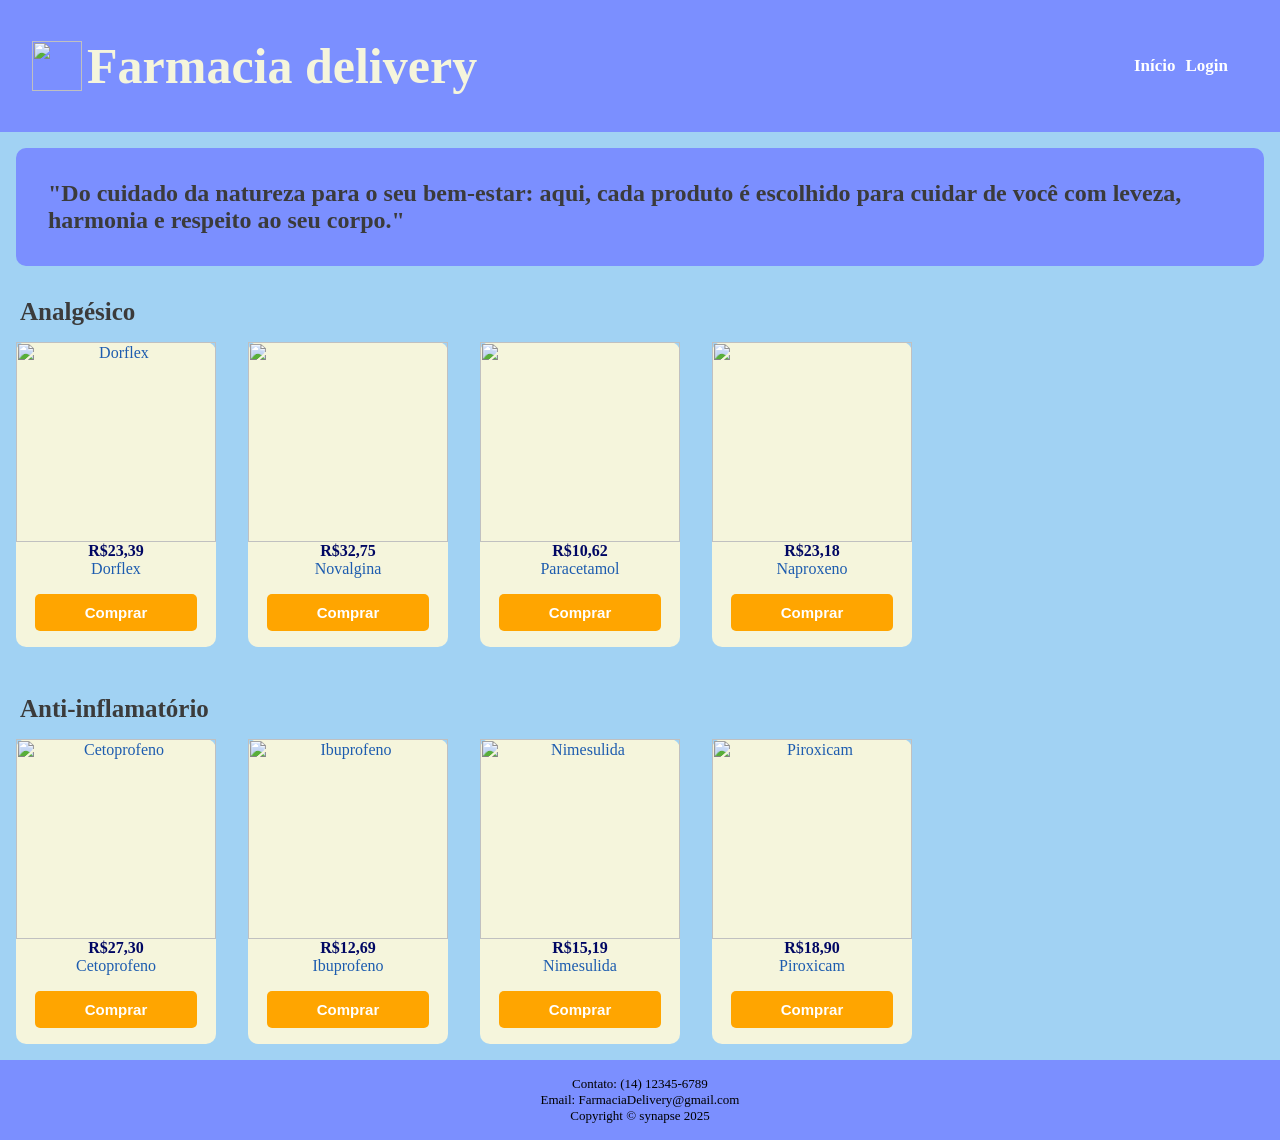
==== index.html @ 230dde3a "ajustes da class remedios" ====
<html lang="pt-br">
<head>
    <meta charset="UTF-8">
    <meta name="viewport" content="width=device-width, initial-scale=1.0">
    <title>
        Farmacia delivery
    </title>
    <link rel="icon" href="https://cdn-icons-png.flaticon.com/512/1810/1810119.png">
    <link rel="stylesheet" href="farmacia_css.css">
</head>
<body>

    <header>
        <nav>
            
            <div class="logo">
                <img class="img-logo" src="https://cdn-icons-png.flaticon.com/512/1810/1810119.png" alt="">
                <h1>Farmacia delivery</h1> <!--Não consegui colocar a logo alinhada com o nome da farmácia-->
            </div>
            
            
            <div class="nav-login"> <!--FALTA ALINHAR (aprender como fazer)-->
                    <a href="index.html">Início</a>
                    <a href="Login.html">Login</a> <!--não tive ideias de como fazer uma tela de login-->
            </div>
        </nav>
    </header>

    <div class="frase">
        <h2>"Do cuidado da natureza para o seu bem-estar: aqui, cada produto é escolhido para cuidar de você com leveza, harmonia e respeito ao seu corpo."</h2>
    </div>

    <!--Analgésicos-->
    <section>
        <h3>Analgésico</h3>
        
        <div class="remedios-analgesicos">
           
            <ul class="remedios">
                
                <li > 
                    <img src="https://www.dorflex.com.br/dam/jcr:7cc9c5fa-5fd3-4b09-bef2-16e3f3b53ee1/Dorflex-Gotas.webp" alt="Dorflex">
                    <strong>
                        <p class="preco">R$23,39</p>
                    </strong>
                    <p>Dorflex</p>
                    <button><b>Comprar</b></button> <!--Não soube como deixar esse botão funcional-->
                </li>
                <li>
                    <img src="https://www.novalgina.com.br/assets/img/produtos/bula/infantil.webp" alt="">
                    <strong>
                        <p class="preco">R$32,75</p>
                    </strong>
                    <p>Novalgina</p>
                    <button><b>Comprar</b></button>
                </li>
                <li>
                    <img src="https://dmvfarma.vtexassets.com/arquivos/ids/244438-800-auto?v=638561406788070000&width=800&height=auto&aspect=true" alt="">
                    <strong>
                        <p class="preco">R$10,62</p>
                    </strong>
                    <p>Paracetamol</p>
                    <button><b>Comprar</b></button>
                </li>
                <li>
                    <img src="https://dmvfarma.vtexassets.com/arquivos/ids/244927-800-auto?v=638561430957070000&width=800&height=auto&aspect=true" alt="">
                    <strong>
                        <p class="preco">R$23,18</p>
                    </strong>
                    <p>Naproxeno</p>
                    <button><b>Comprar</b></button>
                </li>

            </ul>

        </div>

    </section>

    <!--Anti-inflamatórios-->
    <section>
        <h3>Anti-inflamatório</h3>
        
        <div>
           
            <ul class="remedios">
                
                <li > 
                    <img src="https://santaluciadrogaria.vtexassets.com/arquivos/ids/156460/7896422507295.png?v=637637962833670000" alt="Cetoprofeno">
                    <strong>
                        <p class="preco">R$27,30</p>
                    </strong>
                    <p>Cetoprofeno</p>
                    <button><b>Comprar</b></button> <!--Não soube como deixar esse botão funcional-->
                </li>
                <li>
                    <img src="https://dmvfarma.vtexassets.com/arquivos/ids/245369/G-IBUPROFENO-400MG-10-CAPSULAS-CIMED.jpg?v=638561440169130000" alt="Ibuprofeno">
                    <strong>
                        <p class="preco">R$12,69</p>
                    </strong>
                    <p>Ibuprofeno</p>
                    <button><b>Comprar</b></button>
                </li>
                <li>
                    <img src="https://www.santoremedio.com.br/media/produtos/DNHLyOcE5LOGNLy8R4p43RXkCj3-CA11_400x400.png" alt="Nimesulida">
                    <strong>
                        <p class="preco">R$15,19</p>
                    </strong>
                    <p>Nimesulida</p>
                    <button><b>Comprar</b></button>
                </li>
                <li>
                    <img src="https://santaluciadrogaria.vtexassets.com/arquivos/ids/200836/7896004705088.png?v=637707603119530000" alt="Piroxicam">
                    <strong>
                        <p class="preco">R$18,90</p>
                    </strong>
                    <p>Piroxicam</p>
                    <button><b>Comprar</b></button>
                </li>

            </ul>

        </div>

    </section>

    <footer>
        <p class="p-footer">Contato: (14) 12345-6789</p>
        <p class="p-footer">Email: FarmaciaDelivery@gmail.com</p>
        <p class="p-footer">Copyright &copy; synapse 2025</p>
    </footer>

</body>
</html>
---- farmacia_css.css ----
:root{
    --cinza-titulo: rgb(59, 59, 59);
    --azul-site: rgb(123, 143, 255);
    --azul-fundo: rgba(92, 178, 235, 0.575);
}

*{
    padding: 0;
    margin: 0;
    box-sizing: border-box;
}

body {
    padding: 0;
    color: var(--cinza-titulo);
    background-color:var(--azul-fundo);
}

header {
    padding: 2rem;
    background-color: var(--azul-site);
    color: beige;
    font-weight: 600;
    text-align: center;

}

/*não consegui alinhar o <h1> com os <a> dentro do <nav>*/
nav {
    display: flex;
    justify-content: space-between;
    align-items: center;
}

h1{
    padding: 5px;
    font-size: 50px;
}

.logo{
    display: flex;
    align-items: center; /*Alinha os itens*/
}

.img-logo{
    width: 50px;
    height: 50px;
}

.nav-login{
    display: flex;
    text-align: center;
    padding: 10px;
    align-items: center;
    font-size: 17px;
}

a {
    padding-right: 10px;
    align-items: center;
    justify-content: center;
    text-decoration: none; /*Tira o sublinhado do texto*/
    color: white;
}
/*todos os elementos da navbar*/

.frase {
    padding: 2rem;
    background-color: var(--azul-site);
    margin: 1rem;
    border-radius: 10px;
    color: var(--cinza-titulo);
    display: flex;
    justify-content: center;
}

h3 {
    font-size: 25;
    margin-inline: 20px;
    margin-top: 2rem;
}

.remedios{
    display: flex;
    flex-wrap: wrap;
    padding: 1rem;
    gap: 2rem;
}

li {
    border-radius: 10px;
    background-color: beige;
    color: rgb(29, 92, 175);
    text-align: center;
    list-style-type: none; /*Remove os pontos da lista*/
}

.preco{
    color: rgb(0, 7, 99);
}

img {
    width: 200;
    height: 200;
}

button{
    background-color: orange;
    border-radius: 5px;
    padding: 10px;
    padding-left: 50px;
    padding-right: 50px;
    margin: 1rem;
    border-color: var(--cinza-titulo);
    border-width: 0px;
    font-size: 15px;
    color: white;
    cursor: pointer; /*Muda o cursor para "click"*/
    transition: filter 0.3s ease; /*velocidade que escurece o botao*/
}

button:hover{ /*escurece o botao*/
    filter: brightness(85%);
}

footer {
    background-color: var(--azul-site);
    padding: 1rem;
    text-align: center;
    color: black;
    font-size: small;
}

/*entre 376px e 768px*/
@media only screen and (min-width: 376px) and (max-width: 768px){
    
    header {
        padding: 1rem;
        padding-left: 15px;
        align-items: start;
    }

    .img-logo {
        width: 60;
        height: 60;
    }

    h1 {
        font-size: 35px;
        text-align: start;
    }

    .frase {
        padding: 20px;
        font-size: 15px;
    }
    
    .remedios{
        display: flex;
        column-gap: 3rem; /* espaçamento entre os remédios */
        align-items: center;
        justify-content: center;
    }

    h3 {
        font-size: 35px;
    }

    /*Limita o tamanho do card da lista*/
    img {
        width: 150px;
        height: 150px;
    }

    li {
        font-size: 20px;
    }

    button {
        padding: 10px;
        padding-left: 20px;
        padding-right: 20px;
        margin: 1rem;
        font-size: 18px;
    }

    footer{
        font-size: 16px;
        padding: 1.5rem;
    }

    .p-footer {
        margin: 3px;
    }
}

/* no máximo 375px (baseado na tela 320px mobile S)*/
@media only screen and (max-width: 375px) {
    
    .remedios{
        display: flex;
        column-gap: 1rem; /* espaçamento entre os remédios */
        align-items: center;
        justify-content: center;
    }

    img{
        width: 130px;
        height: 130px;
    }
    
    button{
        font-size: 15px;
        padding-inline: 15px;
    }

    
}


/*
celular e tablet: 768px
pc: >768px
*/
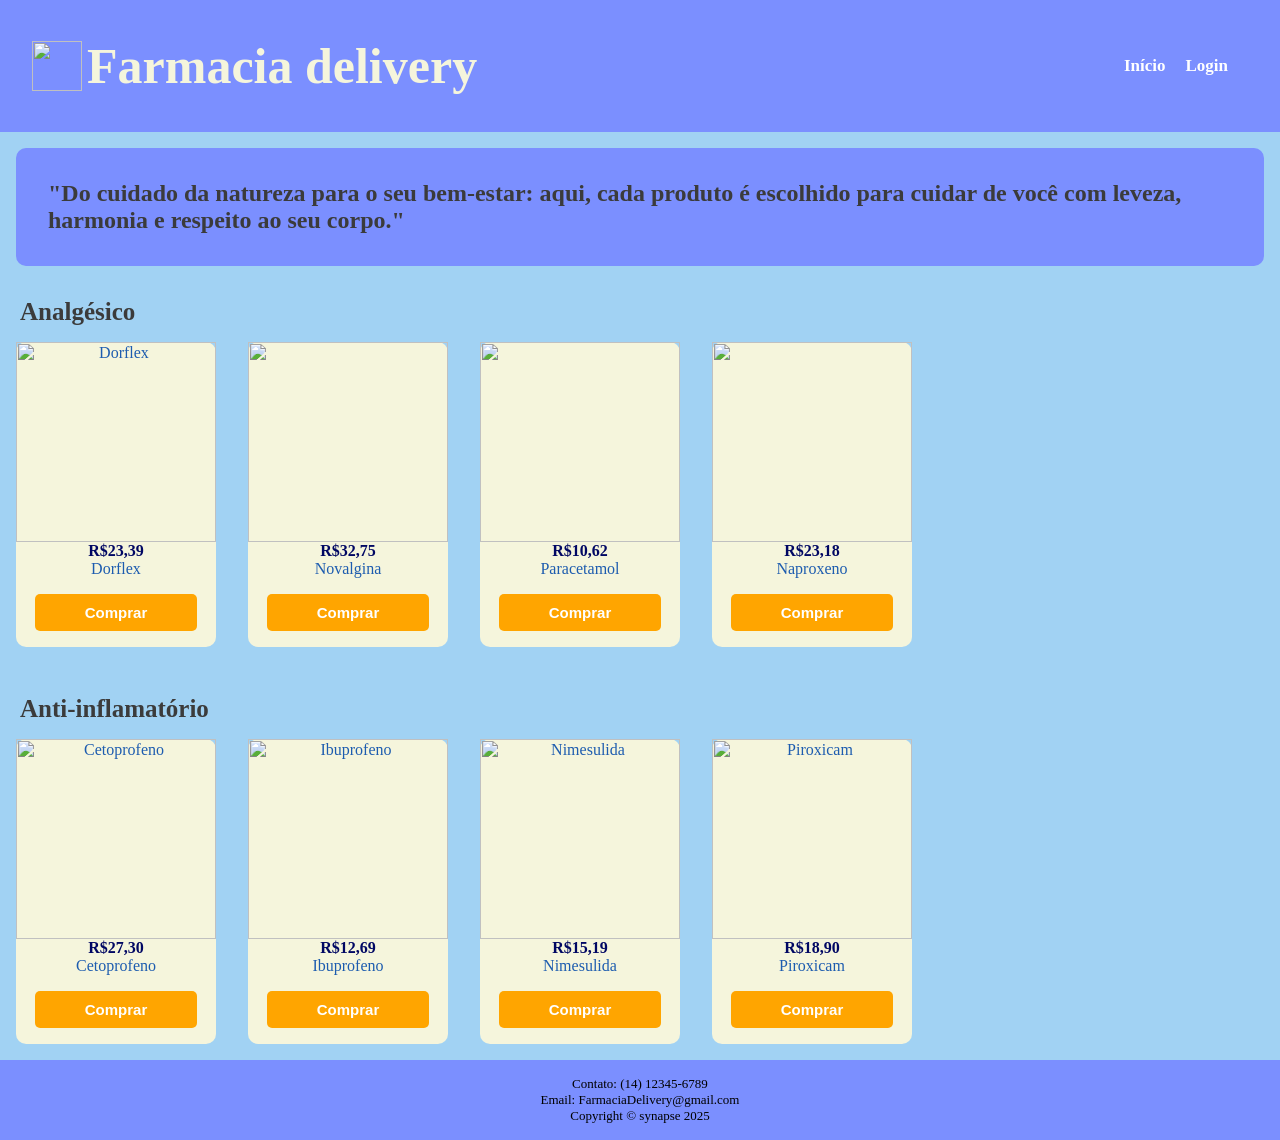
==== commit 55442768: "alterações de class e estilização da navbar (links)" ====
--- a/index.html
+++ b/index.html
@@ -13,15 +13,22 @@
     <header>
         <nav>
             
-            <div class="logo">
+            <div class="logo-titulo">
                 <img class="img-logo" src="https://cdn-icons-png.flaticon.com/512/1810/1810119.png" alt="">
-                <h1>Farmacia delivery</h1> <!--Não consegui colocar a logo alinhada com o nome da farmácia-->
+                <h1>Farmacia delivery</h1>
             </div>
             
-            
-            <div class="nav-login"> <!--FALTA ALINHAR (aprender como fazer)-->
-                    <a href="index.html">Início</a>
-                    <a href="Login.html">Login</a> <!--não tive ideias de como fazer uma tela de login-->
+            <div class="nav-login">
+                
+                <ul>
+                    <li>
+                        <a href="index.html">Início</a>
+                    </li>
+                    <li>
+                        <a href="Login.html">Login</a>
+                    </li>
+                </ul> 
+
             </div>
         </nav>
     </header>
@@ -38,7 +45,7 @@
            
             <ul class="remedios">
                 
-                <li > 
+                <li class="list-remedio"> 
                     <img src="https://www.dorflex.com.br/dam/jcr:7cc9c5fa-5fd3-4b09-bef2-16e3f3b53ee1/Dorflex-Gotas.webp" alt="Dorflex">
                     <strong>
                         <p class="preco">R$23,39</p>
@@ -46,7 +53,7 @@
                     <p>Dorflex</p>
                     <button><b>Comprar</b></button> <!--Não soube como deixar esse botão funcional-->
                 </li>
-                <li>
+                <li class="list-remedio">
                     <img src="https://www.novalgina.com.br/assets/img/produtos/bula/infantil.webp" alt="">
                     <strong>
                         <p class="preco">R$32,75</p>
@@ -54,7 +61,7 @@
                     <p>Novalgina</p>
                     <button><b>Comprar</b></button>
                 </li>
-                <li>
+                <li class="list-remedio">
                     <img src="https://dmvfarma.vtexassets.com/arquivos/ids/244438-800-auto?v=638561406788070000&width=800&height=auto&aspect=true" alt="">
                     <strong>
                         <p class="preco">R$10,62</p>
@@ -62,7 +69,7 @@
                     <p>Paracetamol</p>
                     <button><b>Comprar</b></button>
                 </li>
-                <li>
+                <li class="list-remedio">
                     <img src="https://dmvfarma.vtexassets.com/arquivos/ids/244927-800-auto?v=638561430957070000&width=800&height=auto&aspect=true" alt="">
                     <strong>
                         <p class="preco">R$23,18</p>
@@ -85,7 +92,7 @@
            
             <ul class="remedios">
                 
-                <li > 
+                <li class="list-remedio" > 
                     <img src="https://santaluciadrogaria.vtexassets.com/arquivos/ids/156460/7896422507295.png?v=637637962833670000" alt="Cetoprofeno">
                     <strong>
                         <p class="preco">R$27,30</p>
@@ -93,7 +100,7 @@
                     <p>Cetoprofeno</p>
                     <button><b>Comprar</b></button> <!--Não soube como deixar esse botão funcional-->
                 </li>
-                <li>
+                <li class="list-remedio">
                     <img src="https://dmvfarma.vtexassets.com/arquivos/ids/245369/G-IBUPROFENO-400MG-10-CAPSULAS-CIMED.jpg?v=638561440169130000" alt="Ibuprofeno">
                     <strong>
                         <p class="preco">R$12,69</p>
@@ -101,7 +108,7 @@
                     <p>Ibuprofeno</p>
                     <button><b>Comprar</b></button>
                 </li>
-                <li>
+                <li class="list-remedio">
                     <img src="https://www.santoremedio.com.br/media/produtos/DNHLyOcE5LOGNLy8R4p43RXkCj3-CA11_400x400.png" alt="Nimesulida">
                     <strong>
                         <p class="preco">R$15,19</p>
@@ -109,7 +116,7 @@
                     <p>Nimesulida</p>
                     <button><b>Comprar</b></button>
                 </li>
-                <li>
+                <li class="list-remedio">
                     <img src="https://santaluciadrogaria.vtexassets.com/arquivos/ids/200836/7896004705088.png?v=637707603119530000" alt="Piroxicam">
                     <strong>
                         <p class="preco">R$18,90</p>
--- a/farmacia_css.css
+++ b/farmacia_css.css
@@ -37,7 +37,7 @@
     font-size: 50px;
 }
 
-.logo{
+.logo-titulo{
     display: flex;
     align-items: center; /*Alinha os itens*/
 }
@@ -55,12 +55,24 @@
     font-size: 17px;
 }
 
+nav ul{
+    background-color: var(--azul-site);
+    display: flex;
+    list-style-type: none;
+}
+
+nav a:hover{
+    background-color: beige;
+    color: var(--azul-site);
+}
+
 a {
-    padding-right: 10px;
+    padding-inline: 10px;
     align-items: center;
     justify-content: center;
     text-decoration: none; /*Tira o sublinhado do texto*/
     color: white;
+    border-radius: 5px;
 }
 /*todos os elementos da navbar*/
 
@@ -87,7 +99,7 @@
     gap: 2rem;
 }
 
-li {
+.list-remedio {
     border-radius: 10px;
     background-color: beige;
     color: rgb(29, 92, 175);
@@ -197,6 +209,25 @@
 /* no máximo 375px (baseado na tela 320px mobile S)*/
 @media only screen and (max-width: 375px) {
     
+    header{
+        padding: 1rem;
+        padding-inline: 10px;
+    }
+
+    .nav-login{
+        padding: 0;
+    }
+
+    .img-logo{
+        width: 55px;
+        height: 55px;
+    }
+
+    h1{
+        font-size: 25px;
+        text-align: start;
+    }
+
     .remedios{
         display: flex;
         column-gap: 1rem; /* espaçamento entre os remédios */
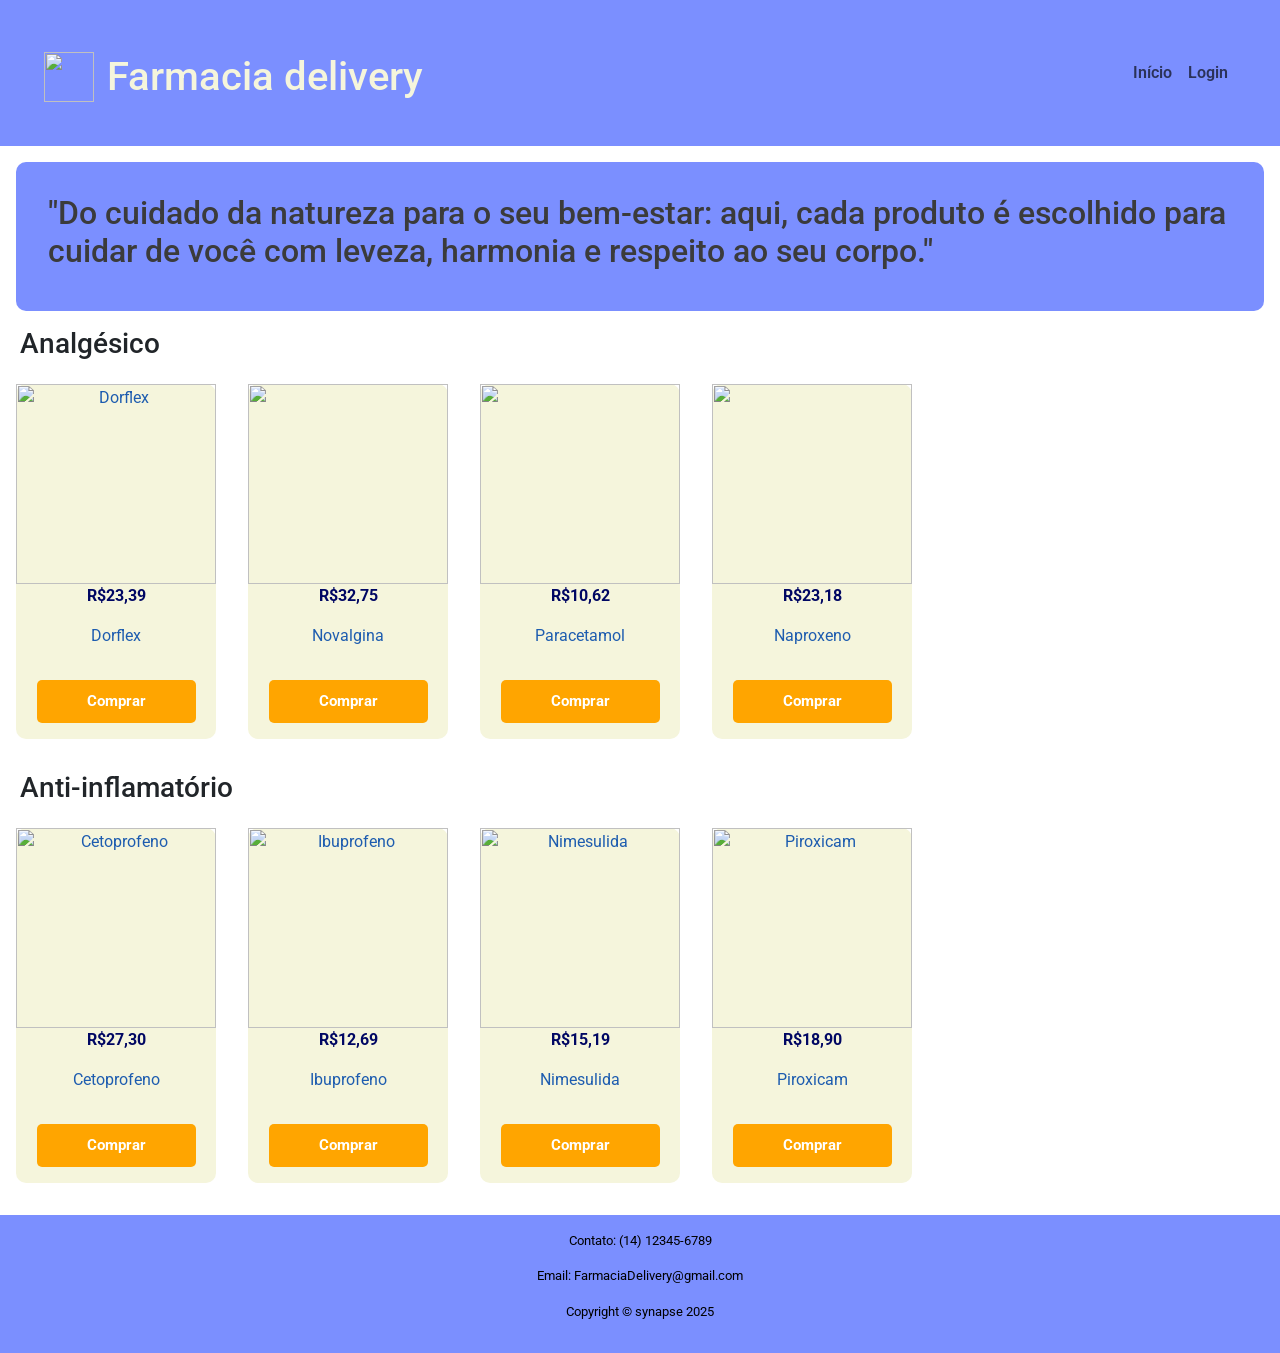
==== commit 98a76609: "navbar hamburguer responsivo" ====
--- a/index.html
+++ b/index.html
@@ -7,11 +7,14 @@
     </title>
     <link rel="icon" href="https://cdn-icons-png.flaticon.com/512/1810/1810119.png">
     <link rel="stylesheet" href="farmacia_css.css">
+    <link href="https://cdn.jsdelivr.net/npm/bootstrap@5.3.5/dist/css/bootstrap.min.css" rel="stylesheet" integrity="sha384-SgOJa3DmI69IUzQ2PVdRZhwQ+dy64/BUtbMJw1MZ8t5HZApcHrRKUc4W0kG879m7" crossorigin="anonymous">
+    <script src="https://cdn.jsdelivr.net/npm/bootstrap@5.3.5/dist/js/bootstrap.bundle.min.js" integrity="sha384-k6d4wzSIapyDyv1kpU366/PK5hCdSbCRGRCMv+eplOQJWyd1fbcAu9OCUj5zNLiq" crossorigin="anonymous"></script>
 </head>
 <body>
 
     <header>
-        <nav>
+        
+        <!-- <nav>
             
             <div class="logo-titulo">
                 <img class="img-logo" src="https://cdn-icons-png.flaticon.com/512/1810/1810119.png" alt="">
@@ -22,15 +25,39 @@
                 
                 <ul>
                     <li>
-                        <a href="index.html">Início</a>
+                        <a class="link" href="index.html">Início</a>
                     </li>
                     <li>
-                        <a href="Login.html">Login</a>
+                        <a class="link" href="Login.html">Login</a>
                     </li>
                 </ul> 
 
             </div>
-        </nav>
+        </nav> -->
+
+        <nav class="navbar navbar-expand-lg bg-body-tertiary" style="background-color: var(--azul-site) !important;">
+            <div class="container-fluid">
+              <button class="navbar-toggler" type="button" data-bs-toggle="collapse" data-bs-target="#navbarTogglerDemo01" aria-controls="navbarTogglerDemo01" aria-expanded="false" aria-label="Toggle navigation">
+                <span class="navbar-toggler-icon"></span>
+              </button>
+              <div class="collapse navbar-collapse" id="navbarTogglerDemo01">
+                <div class="logo-titulo d-flex align-items-center mt-2 me-auto">
+                  <img class="img-logo" src="https://cdn-icons-png.flaticon.com/512/1810/1810119.png" alt="">
+                  <h1 class="ms-2 mb-0">Farmacia delivery</h1>
+                </div>
+                <ul class="navbar-nav ms-auto mb-2 mb-lg-0">
+                  <li class="nav-item">
+                    <a class="nav-link link" href="index.html">Início</a>
+                  </li>
+                  <li class="nav-item">
+                    <a class="nav-link link" href="Login.html">Login</a>
+                  </li>
+                </ul>
+              </div>
+            </div>
+          </nav>
+          
+
     </header>
 
     <div class="frase">
@@ -51,7 +78,7 @@
                         <p class="preco">R$23,39</p>
                     </strong>
                     <p>Dorflex</p>
-                    <button><b>Comprar</b></button> <!--Não soube como deixar esse botão funcional-->
+                    <button class="button"><b>Comprar</b></button> <!--Não soube como deixar esse botão funcional-->
                 </li>
                 <li class="list-remedio">
                     <img src="https://www.novalgina.com.br/assets/img/produtos/bula/infantil.webp" alt="">
@@ -59,7 +86,7 @@
                         <p class="preco">R$32,75</p>
                     </strong>
                     <p>Novalgina</p>
-                    <button><b>Comprar</b></button>
+                    <button class="button"><b>Comprar</b></button>
                 </li>
                 <li class="list-remedio">
                     <img src="https://dmvfarma.vtexassets.com/arquivos/ids/244438-800-auto?v=638561406788070000&width=800&height=auto&aspect=true" alt="">
@@ -67,7 +94,7 @@
                         <p class="preco">R$10,62</p>
                     </strong>
                     <p>Paracetamol</p>
-                    <button><b>Comprar</b></button>
+                    <button class="button"><b>Comprar</b></button>
                 </li>
                 <li class="list-remedio">
                     <img src="https://dmvfarma.vtexassets.com/arquivos/ids/244927-800-auto?v=638561430957070000&width=800&height=auto&aspect=true" alt="">
@@ -75,7 +102,7 @@
                         <p class="preco">R$23,18</p>
                     </strong>
                     <p>Naproxeno</p>
-                    <button><b>Comprar</b></button>
+                    <button class="button"><b>Comprar</b></button>
                 </li>
 
             </ul>
@@ -98,7 +125,7 @@
                         <p class="preco">R$27,30</p>
                     </strong>
                     <p>Cetoprofeno</p>
-                    <button><b>Comprar</b></button> <!--Não soube como deixar esse botão funcional-->
+                    <button class="button"><b>Comprar</b></button> <!--Não soube como deixar esse botão funcional-->
                 </li>
                 <li class="list-remedio">
                     <img src="https://dmvfarma.vtexassets.com/arquivos/ids/245369/G-IBUPROFENO-400MG-10-CAPSULAS-CIMED.jpg?v=638561440169130000" alt="Ibuprofeno">
@@ -106,7 +133,7 @@
                         <p class="preco">R$12,69</p>
                     </strong>
                     <p>Ibuprofeno</p>
-                    <button><b>Comprar</b></button>
+                    <button class="button"><b>Comprar</b></button>
                 </li>
                 <li class="list-remedio">
                     <img src="https://www.santoremedio.com.br/media/produtos/DNHLyOcE5LOGNLy8R4p43RXkCj3-CA11_400x400.png" alt="Nimesulida">
@@ -114,7 +141,7 @@
                         <p class="preco">R$15,19</p>
                     </strong>
                     <p>Nimesulida</p>
-                    <button><b>Comprar</b></button>
+                    <button class="button"><b>Comprar</b></button>
                 </li>
                 <li class="list-remedio">
                     <img src="https://santaluciadrogaria.vtexassets.com/arquivos/ids/200836/7896004705088.png?v=637707603119530000" alt="Piroxicam">
@@ -122,7 +149,7 @@
                         <p class="preco">R$18,90</p>
                     </strong>
                     <p>Piroxicam</p>
-                    <button><b>Comprar</b></button>
+                    <button class="button"><b>Comprar</b></button>
                 </li>
 
             </ul>
--- a/farmacia_css.css
+++ b/farmacia_css.css
@@ -1,3 +1,5 @@
+@import url('https://fonts.googleapis.com/css2?family=Roboto:ital,wght@0,100..900;1,100..900&display=swap');
+
 :root{
     --cinza-titulo: rgb(59, 59, 59);
     --azul-site: rgb(123, 143, 255);
@@ -5,6 +7,7 @@
 }
 
 *{
+    font-family: 'Roboto';
     padding: 0;
     margin: 0;
     box-sizing: border-box;
@@ -66,11 +69,12 @@
     color: var(--azul-site);
 }
 
-a {
+.link {
     padding-inline: 10px;
-    align-items: center;
-    justify-content: center;
-    text-decoration: none; /*Tira o sublinhado do texto*/
+    justify-content: start;
+    display: flex !important;
+    align-items: flex-start;
+    text-decoration: none;
     color: white;
     border-radius: 5px;
 }
@@ -116,7 +120,7 @@
     height: 200;
 }
 
-button{
+.button{
     background-color: orange;
     border-radius: 5px;
     padding: 10px;
@@ -148,7 +152,7 @@
     
     header {
         padding: 1rem;
-        padding-left: 15px;
+        padding-inline: 0px;
         align-items: start;
     }
 
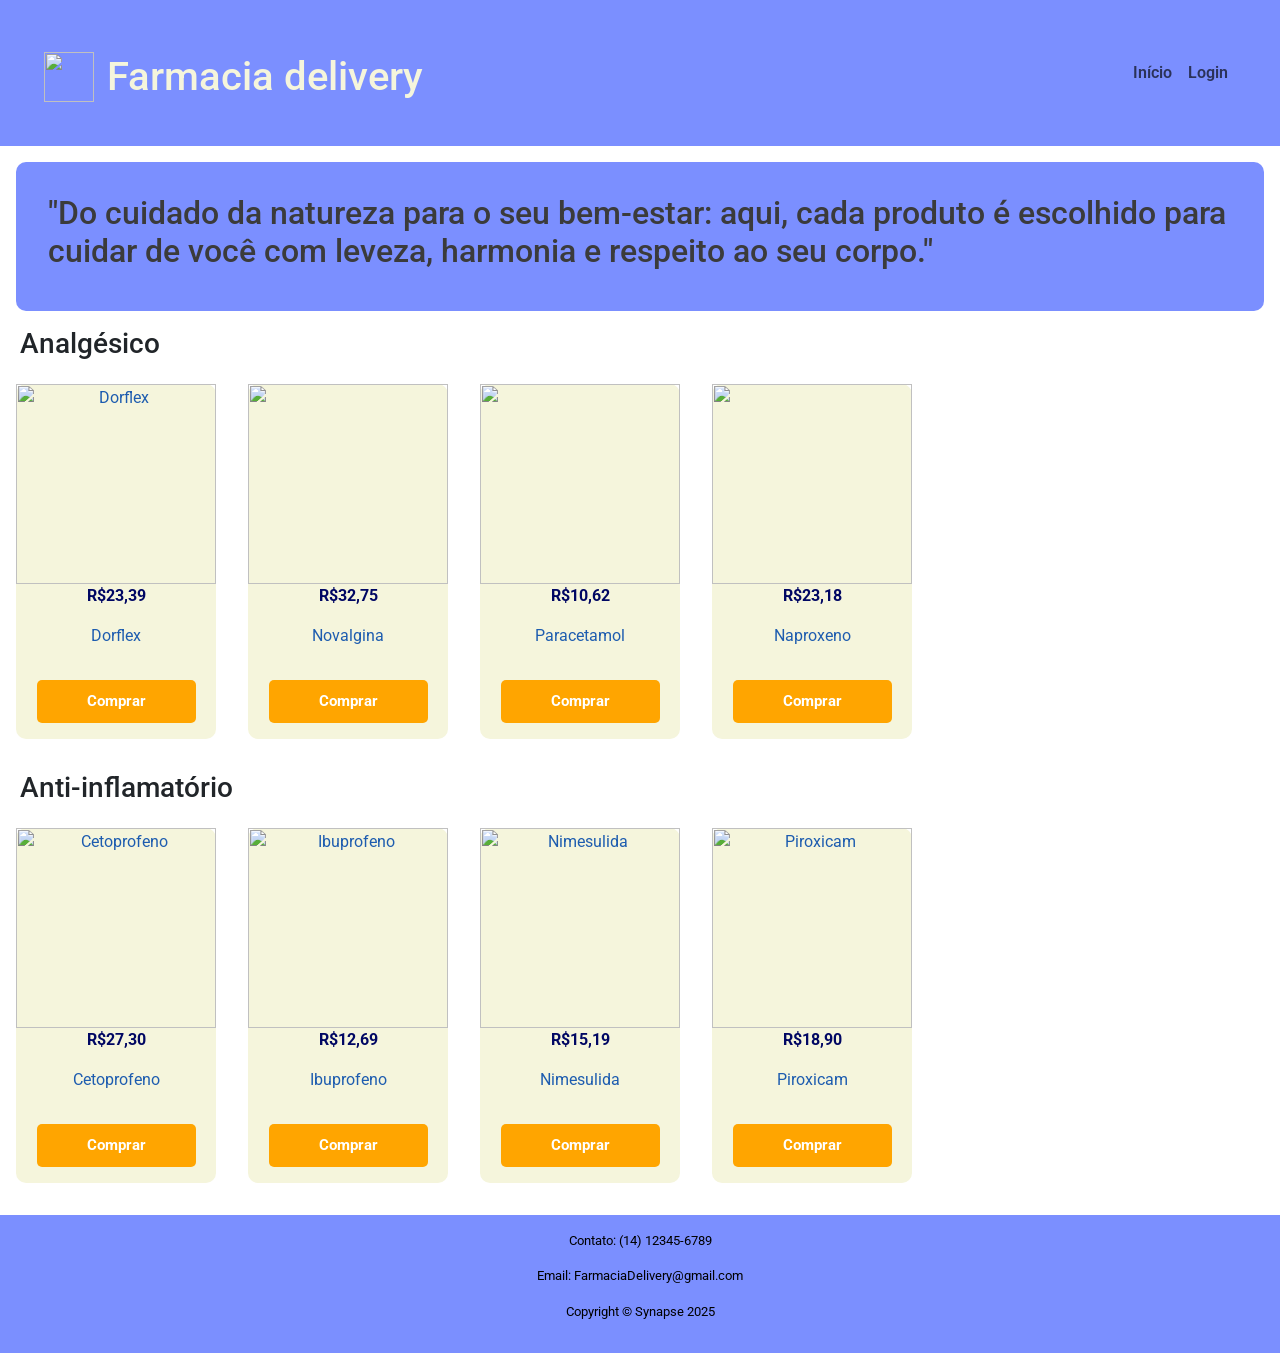
==== commit 28872c76: "correção footer" ====
--- a/index.html
+++ b/index.html
@@ -161,7 +161,7 @@
     <footer>
         <p class="p-footer">Contato: (14) 12345-6789</p>
         <p class="p-footer">Email: FarmaciaDelivery@gmail.com</p>
-        <p class="p-footer">Copyright &copy; synapse 2025</p>
+        <p class="p-footer">Copyright &copy; Synapse 2025</p>
     </footer>
 
 </body>
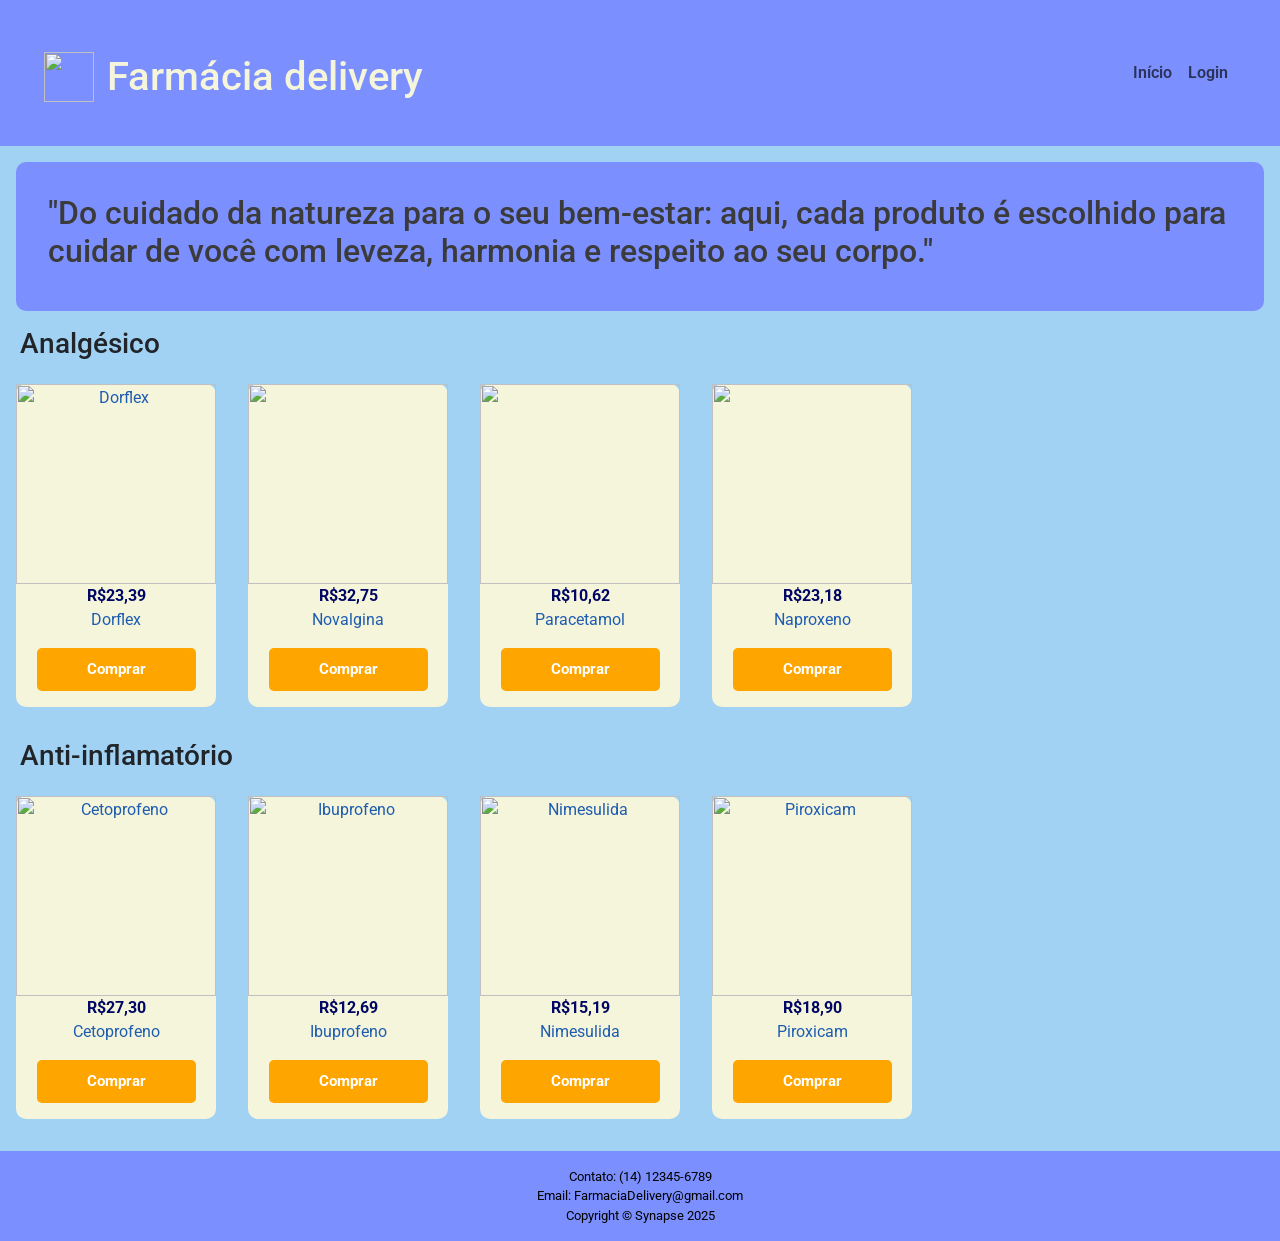
==== commit 392105cd: "substituição da classe button, uso do exclam important, correção do <p> e correção de fontes" ====
--- a/index.html
+++ b/index.html
@@ -37,25 +37,25 @@
 
         <nav class="navbar navbar-expand-lg bg-body-tertiary" style="background-color: var(--azul-site) !important;">
             <div class="container-fluid">
-              <button class="navbar-toggler" type="button" data-bs-toggle="collapse" data-bs-target="#navbarTogglerDemo01" aria-controls="navbarTogglerDemo01" aria-expanded="false" aria-label="Toggle navigation">
-                <span class="navbar-toggler-icon"></span>
-              </button>
-              <div class="collapse navbar-collapse" id="navbarTogglerDemo01">
-                <div class="logo-titulo d-flex align-items-center mt-2 me-auto">
-                  <img class="img-logo" src="https://cdn-icons-png.flaticon.com/512/1810/1810119.png" alt="">
-                  <h1 class="ms-2 mb-0">Farmacia delivery</h1>
+                <button class="navbar-toggler" type="button" data-bs-toggle="collapse" data-bs-target="#navbarTogglerDemo01" aria-controls="navbarTogglerDemo01" aria-expanded="false" aria-label="Toggle navigation">
+                    <span class="navbar-toggler-icon"></span>
+                </button>
+                <div class="collapse navbar-collapse" id="navbarTogglerDemo01">
+                    <div class="logo-titulo d-flex align-items-center mt-2 me-auto">
+                        <img class="img-logo" src="https://cdn-icons-png.flaticon.com/512/1810/1810119.png" alt="">
+                        <h1 class="ms-2 mb-0">Farmácia delivery</h1> <!--queria deixar o título fora do menu hamburguer-->
+                    </div>
+                    <ul class="navbar-nav ms-auto mb-2 mb-lg-0">
+                        <li class="nav-item">
+                            <a class="nav-link link" href="index.html">Início</a>
+                        </li>
+                        <li class="nav-item">
+                            <a class="nav-link link" href="Login.html">Login</a>
+                        </li>
+                    </ul>
                 </div>
-                <ul class="navbar-nav ms-auto mb-2 mb-lg-0">
-                  <li class="nav-item">
-                    <a class="nav-link link" href="index.html">Início</a>
-                  </li>
-                  <li class="nav-item">
-                    <a class="nav-link link" href="Login.html">Login</a>
-                  </li>
-                </ul>
-              </div>
             </div>
-          </nav>
+        </nav>
           
 
     </header>
@@ -78,7 +78,7 @@
                         <p class="preco">R$23,39</p>
                     </strong>
                     <p>Dorflex</p>
-                    <button class="button"><b>Comprar</b></button> <!--Não soube como deixar esse botão funcional-->
+                    <button class="button-compra"><b>Comprar</b></button> <!--Não soube como deixar esse botão funcional-->
                 </li>
                 <li class="list-remedio">
                     <img src="https://www.novalgina.com.br/assets/img/produtos/bula/infantil.webp" alt="">
@@ -86,7 +86,7 @@
                         <p class="preco">R$32,75</p>
                     </strong>
                     <p>Novalgina</p>
-                    <button class="button"><b>Comprar</b></button>
+                    <button class="button-compra"><b>Comprar</b></button>
                 </li>
                 <li class="list-remedio">
                     <img src="https://dmvfarma.vtexassets.com/arquivos/ids/244438-800-auto?v=638561406788070000&width=800&height=auto&aspect=true" alt="">
@@ -94,7 +94,7 @@
                         <p class="preco">R$10,62</p>
                     </strong>
                     <p>Paracetamol</p>
-                    <button class="button"><b>Comprar</b></button>
+                    <button class="button-compra"><b>Comprar</b></button>
                 </li>
                 <li class="list-remedio">
                     <img src="https://dmvfarma.vtexassets.com/arquivos/ids/244927-800-auto?v=638561430957070000&width=800&height=auto&aspect=true" alt="">
@@ -102,7 +102,7 @@
                         <p class="preco">R$23,18</p>
                     </strong>
                     <p>Naproxeno</p>
-                    <button class="button"><b>Comprar</b></button>
+                    <button class="button-compra"><b>Comprar</b></button>
                 </li>
 
             </ul>
@@ -125,7 +125,7 @@
                         <p class="preco">R$27,30</p>
                     </strong>
                     <p>Cetoprofeno</p>
-                    <button class="button"><b>Comprar</b></button> <!--Não soube como deixar esse botão funcional-->
+                    <button class="button-compra"><b>Comprar</b></button> <!--Não soube como deixar esse botão funcional-->
                 </li>
                 <li class="list-remedio">
                     <img src="https://dmvfarma.vtexassets.com/arquivos/ids/245369/G-IBUPROFENO-400MG-10-CAPSULAS-CIMED.jpg?v=638561440169130000" alt="Ibuprofeno">
@@ -133,7 +133,7 @@
                         <p class="preco">R$12,69</p>
                     </strong>
                     <p>Ibuprofeno</p>
-                    <button class="button"><b>Comprar</b></button>
+                    <button class="button-compra"><b>Comprar</b></button>
                 </li>
                 <li class="list-remedio">
                     <img src="https://www.santoremedio.com.br/media/produtos/DNHLyOcE5LOGNLy8R4p43RXkCj3-CA11_400x400.png" alt="Nimesulida">
@@ -141,7 +141,7 @@
                         <p class="preco">R$15,19</p>
                     </strong>
                     <p>Nimesulida</p>
-                    <button class="button"><b>Comprar</b></button>
+                    <button class="button-compra"><b>Comprar</b></button>
                 </li>
                 <li class="list-remedio">
                     <img src="https://santaluciadrogaria.vtexassets.com/arquivos/ids/200836/7896004705088.png?v=637707603119530000" alt="Piroxicam">
@@ -149,7 +149,7 @@
                         <p class="preco">R$18,90</p>
                     </strong>
                     <p>Piroxicam</p>
-                    <button class="button"><b>Comprar</b></button>
+                    <button class="button-compra"><b>Comprar</b></button>
                 </li>
 
             </ul>
--- a/farmacia_css.css
+++ b/farmacia_css.css
@@ -16,7 +16,7 @@
 body {
     padding: 0;
     color: var(--cinza-titulo);
-    background-color:var(--azul-fundo);
+    background-color:var(--azul-fundo) !important;
 }
 
 header {
@@ -120,7 +120,7 @@
     height: 200;
 }
 
-.button{
+.button-compra{
     background-color: orange;
     border-radius: 5px;
     padding: 10px;
@@ -147,6 +147,10 @@
     font-size: small;
 }
 
+p {
+    margin: 0 !important;
+}
+
 /*entre 376px e 768px*/
 @media only screen and (min-width: 376px) and (max-width: 768px){
     
@@ -173,26 +177,27 @@
     
     .remedios{
         display: flex;
-        column-gap: 3rem; /* espaçamento entre os remédios */
+        column-gap: 1rem; /* espaçamento entre os remédios */
         align-items: center;
         justify-content: center;
     }
 
     h3 {
-        font-size: 35px;
+        font-size: 35px !important;
+        margin-top: 30px !important;
     }
 
     /*Limita o tamanho do card da lista*/
     img {
-        width: 150px;
-        height: 150px;
+        width: 180px;
+        height: 180px;
     }
 
     li {
         font-size: 20px;
     }
 
-    button {
+    .button-compra {
         padding: 10px;
         padding-left: 20px;
         padding-right: 20px;
@@ -204,10 +209,6 @@
         font-size: 16px;
         padding: 1.5rem;
     }
-
-    .p-footer {
-        margin: 3px;
-    }
 }
 
 /* no máximo 375px (baseado na tela 320px mobile S)*/
@@ -240,16 +241,15 @@
     }
 
     img{
-        width: 130px;
-        height: 130px;
-    }
-    
-    button{
+        width: 135px;
+        height: 135px;
+    }
+    
+    .button-compra{
         font-size: 15px;
+        padding: 5px;
         padding-inline: 15px;
     }
-
-    
 }
 
 
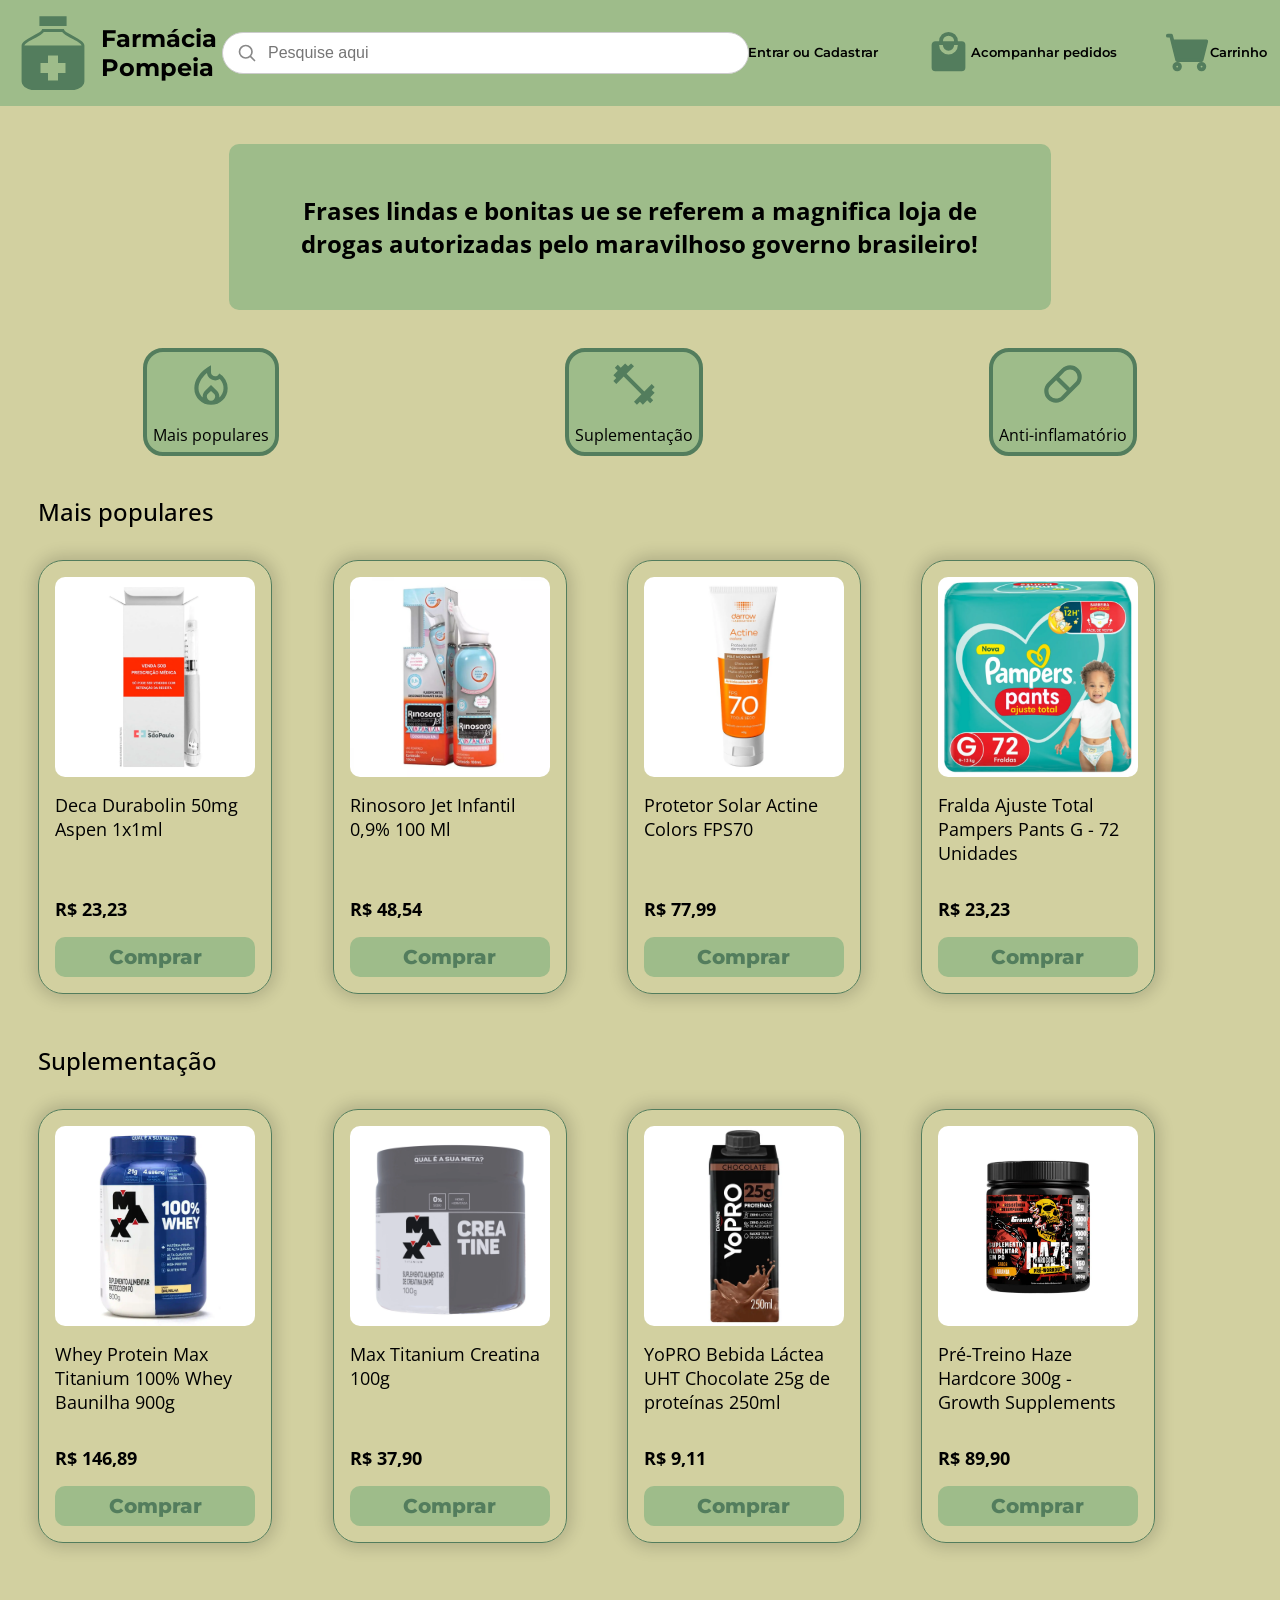
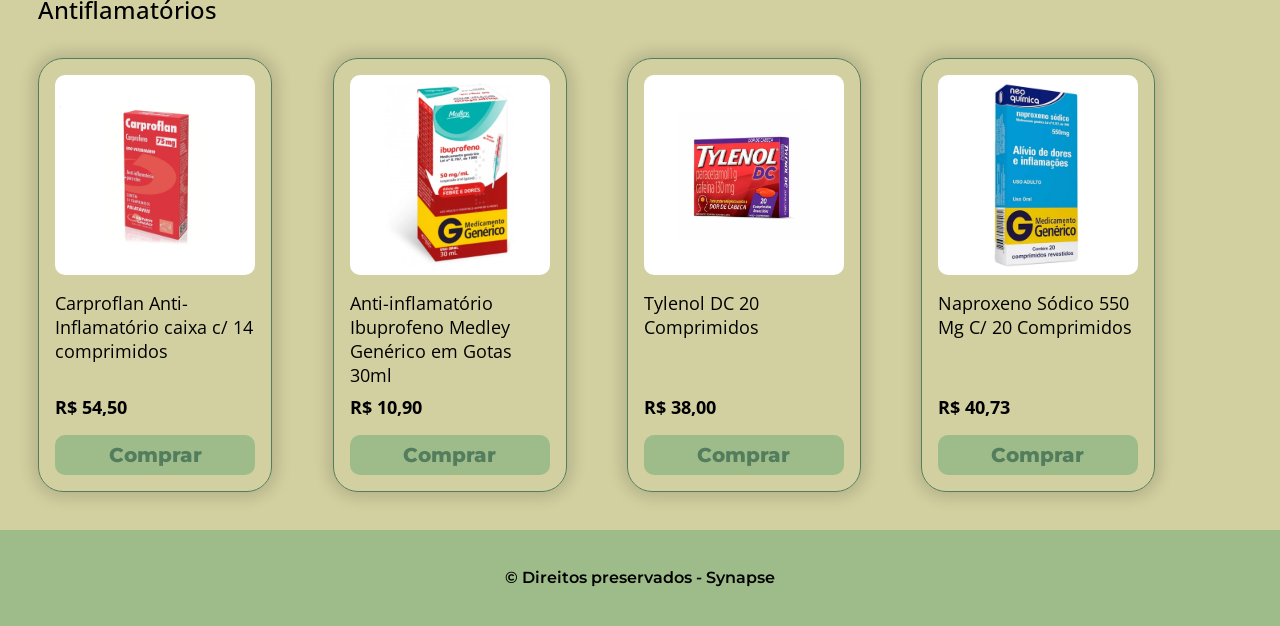
==== commit e2dd413f: "first commit" ====
--- a/index.html
+++ b/index.html
@@ -1,168 +1,254 @@
+<!DOCTYPE html>
 <html lang="pt-br">
-<head>
-    <meta charset="UTF-8">
-    <meta name="viewport" content="width=device-width, initial-scale=1.0">
-    <title>
-        Farmacia delivery
-    </title>
-    <link rel="icon" href="https://cdn-icons-png.flaticon.com/512/1810/1810119.png">
-    <link rel="stylesheet" href="farmacia_css.css">
-    <link href="https://cdn.jsdelivr.net/npm/bootstrap@5.3.5/dist/css/bootstrap.min.css" rel="stylesheet" integrity="sha384-SgOJa3DmI69IUzQ2PVdRZhwQ+dy64/BUtbMJw1MZ8t5HZApcHrRKUc4W0kG879m7" crossorigin="anonymous">
-    <script src="https://cdn.jsdelivr.net/npm/bootstrap@5.3.5/dist/js/bootstrap.bundle.min.js" integrity="sha384-k6d4wzSIapyDyv1kpU366/PK5hCdSbCRGRCMv+eplOQJWyd1fbcAu9OCUj5zNLiq" crossorigin="anonymous"></script>
-</head>
-<body>
-
-    <header>
+    <head>
+        <meta charset="UTF-8">
+        <meta name="viewport" content="width=device-width, initial-scale=1.0">
+        <link rel="stylesheet" href="style.css">
+        <title>Farmácia de Pompeia</title>
+        <link rel="shortcut icon" href="assets/icons/farmacia_icon.svg" type="image/x-icon">
+    </head>
+    <body>
+        <header>
+            <nav>
+
+                <!-- Logo da farmácia com ancora -->
+                <div>
+                    <a class="titulo__img" href="#">
+                        <img class="titulo__img__logo" src="./assets/icons/farmacia_icon.svg" alt="~Logo~">
+                        <h1>Farmácia Pompeia</h1>
+                    </a>
+                </div>
+
+                <form>
+                    <div class="container-pesquisa">
+    
+                        <svg xmlns="http://www.w3.org/2000/svg" fill="none" viewBox="0 0 24 24" stroke-width="2" stroke="currentColor" class="icone-lupa">
+                        <path stroke-linecap="round" stroke-linejoin="round" d="m21 21-5.197-5.197m0 0A7.5 7.5 0 1 0 5.196 5.196a7.5 7.5 0 0 0 10.607 10.607Z" />
+                        </svg>
+
+                        <input class="input-pesquisa" type="text" placeholder="Pesquise aqui">
+
+                    </div>
+                </form>
+
+                <ul class="nav__menu">
+
+                    <li><a class="menu__links" href="">
+                        <img class="menu__links__logo" src="./assets/icons/perfil_icon.svg" alt="perfil">
+                        <p>Entrar ou Cadastrar</p>
+                    </a></li>
+
+                    <li><a class="menu__links" href="">
+                        <img class="menu__links__logo" src="./assets/icons/sacola_shop_icon.svg" alt="box">
+                        <p>Acompanhar pedidos</p>
+                    </a></li>
+                    
+                    <li><a class="menu__links" href="">
+                        <img class="menu__links__logo" src="./assets/icons/carrinho_icon.svg" alt="carrinho">
+                        <p>Carrinho</p>
+                    </a></li>
+                
+                </ul>
+
+            </nav>
+        </header>
+        <main>
+            <!-- banner com frase ou promoção -->
+            <section class="banner">
+                <div class="banner__div">
+                    <h2>Frases lindas e bonitas ue se referem a magnifica loja de drogas autorizadas pelo maravilhoso governo brasileiro!</h2>
+                </div>
+            </section>
+            
+            <!-- Filtro dos produtos -->
+            <section>
+                <!-- Lista do tipo de produtos -->
+                <ul class="filtro">
+                    <li class="filtro__item">
+                        <div>
+                            <img style="width: 50px;" src="./assets/icons/fire.svg" alt="">
+                        </div>
+                        <p>Mais populares</p>
+                    </li>
+                    <li class="filtro__item">
+                        <div>
+                            <img style="width: 50px;" src="./assets/icons/fitness_center.svg" alt="">
+                        </div>
+                        <p>Suplementação</p>
+                    </li>
+                    <li class="filtro__item">
+                        <div>
+                            <img style="width: 50px;" src="./assets/icons/pilula.svg" alt="">
+                        </div>
+                        <p>Anti-inflamatório</p>
+                    </li>
+                </ul>
+            </section>
+
+            <!-- produtos -->
+            <section class="campo-produto"> <!-- campo do produto -->
+            
+                <div class="campo-produto__sessao"> <!--Mais populares-->
+                    <h3 class="campo-produto__titulo">Mais populares</h3>
+                    
+                    <div class="campo-produto__cards"> <!-- cards -->
+                    
+                        <div class="campo-produto__cards__card"> <!-- card -->
+                            <img class="campo-produto__cards__card__img" src="./assets/produtos/deca.webp" alt="">
+                            <div class="campo-produto__cards__card__descricao">
+                                <p>Deca Durabolin 50mg Aspen 1x1ml</p>
+                                <p class="campo-produto__cards__card__descricao__preco">R$ 23,23</p>
+                            </div>
+                            <button class="campo-produto__cards__card__button">
+                                Comprar
+                            </button>
+                        </div>
+                    
+                        <div class="campo-produto__cards__card"> <!-- card -->
+                            <img class="campo-produto__cards__card__img" src="./assets/produtos/rinosoro.webp" alt="">
+                            <div class="campo-produto__cards__card__descricao">
+                                <p>Rinosoro Jet Infantil 0,9% 100 Ml</p>
+                                <p class="campo-produto__cards__card__descricao__preco">R$ 48,54</p>
+                            </div>
+                            <button class="campo-produto__cards__card__button">
+                                Comprar
+                            </button>
+                        </div>
+                    
+                        <div class="campo-produto__cards__card"> <!-- card -->
+                            <img class="campo-produto__cards__card__img" src="./assets/produtos/Protetor Solar Facial.webp" alt="">
+                            <div class="campo-produto__cards__card__descricao">
+                                <p>Protetor Solar Actine Colors FPS70</p>
+                                <p class="campo-produto__cards__card__descricao__preco">R$ 77,99</p>
+                            </div>
+                            <button class="campo-produto__cards__card__button">
+                                Comprar
+                            </button>
+                        </div>
+                    
+                        <div class="campo-produto__cards__card"> <!-- card -->
+                            <img class="campo-produto__cards__card__img" src="./assets/produtos/fralda.webp" alt="">
+                            <div class="campo-produto__cards__card__descricao">
+                                <p>Fralda Ajuste Total Pampers Pants G - 72 Unidades</p>
+                                <p class="campo-produto__cards__card__descricao__preco">R$ 23,23</p>
+                            </div>
+                            <button class="campo-produto__cards__card__button">
+                                Comprar
+                            </button>
+                        </div>
+                    
+                    </div>
+                </div>
+
+                <div class="campo-produto__sessao"> <!--Suplementação-->
+                    <h3 class="campo-produto__titulo">Suplementação</h3>
+                    
+                    <div class="campo-produto__cards"> <!-- cards -->
+                    
+                        <div class="campo-produto__cards__card"> <!-- card -->
+                            <img class="campo-produto__cards__card__img" src="./assets/produtos/whey max.webp" alt="">
+                            <div class="campo-produto__cards__card__descricao">
+                                <p>Whey Protein Max Titanium 100% Whey Baunilha 900g</p>
+                                <p class="campo-produto__cards__card__descricao__preco">R$ 146,89</p>
+                            </div>
+                            <button class="campo-produto__cards__card__button">
+                                Comprar
+                            </button>
+                        </div>
+                    
+                        <div class="campo-produto__cards__card"> <!-- card -->
+                            <img class="campo-produto__cards__card__img" src="./assets/produtos/creatine max.webp" alt="">
+                            <div class="campo-produto__cards__card__descricao">
+                                <p>Max Titanium Creatina 100g</p>
+                                <p class="campo-produto__cards__card__descricao__preco">R$ 37,90</p>
+                            </div>
+                            <button class="campo-produto__cards__card__button">
+                                Comprar
+                            </button>
+                        </div>
+                    
+                        <div class="campo-produto__cards__card"> <!-- card -->
+                            <img class="campo-produto__cards__card__img" src="./assets/produtos/yopro.webp" alt="">
+                            <div class="campo-produto__cards__card__descricao">
+                                <p>YoPRO Bebida Láctea UHT Chocolate 25g de proteínas 250ml</p>
+                                <p class="campo-produto__cards__card__descricao__preco">R$ 9,11</p>
+                            </div>
+                            <button class="campo-produto__cards__card__button">
+                                Comprar
+                            </button>
+                        </div>
+                    
+                        <div class="campo-produto__cards__card"> <!-- card -->
+                            <img class="campo-produto__cards__card__img" src="./assets/produtos/pre-treino.webp" alt=""> <!-- Quando a imagem vem maior quebra, como resolver? -->
+                            <div class="campo-produto__cards__card__descricao">
+                                <p>Pré-Treino Haze Hardcore 300g - Growth Supplements</p>
+                                <p class="campo-produto__cards__card__descricao__preco">R$ 89,90</p>
+                            </div>
+                            <button class="campo-produto__cards__card__button">
+                                Comprar
+                            </button>
+                        </div>
+                    
+                    </div>
+                </div>
+                
+                <div class="campo-produto__sessao"> <!--Antiflamatórios-->
+                    <h3 class="campo-produto__titulo">Antiflamatórios</h3>
+                    
+                    <div class="campo-produto__cards"> <!-- cards -->
+                    
+                        <div class="campo-produto__cards__card"> <!-- card -->
+                            <img class="campo-produto__cards__card__img" src="./assets/produtos/carproflan.webp" alt="">
+                            <div class="campo-produto__cards__card__descricao">
+                                <p>Carproflan Anti-Inflamatório caixa c/ 14 comprimidos</p>
+                                <p class="campo-produto__cards__card__descricao__preco">R$ 54,50</p>
+                            </div>
+                            <button class="campo-produto__cards__card__button">
+                                Comprar
+                            </button>
+                        </div>
+                    
+                        <div class="campo-produto__cards__card"> <!-- card -->
+                            <img class="campo-produto__cards__card__img" src="./assets/produtos/ibuprofeno.webp" alt="">
+                            <div class="campo-produto__cards__card__descricao">
+                                <p>Anti-inflamatório Ibuprofeno Medley Genérico em Gotas 30ml</p>
+                                <p class="campo-produto__cards__card__descricao__preco">R$ 10,90</p>
+                            </div>
+                            <button class="campo-produto__cards__card__button">
+                                Comprar
+                            </button>
+                        </div>
+                    
+                        <div class="campo-produto__cards__card"> <!-- card -->
+                            <img class="campo-produto__cards__card__img" src="./assets/produtos/tylenol.webp" alt="">
+                            <div class="campo-produto__cards__card__descricao">
+                                <p>Tylenol DC 20 Comprimidos</p>
+                                <p class="campo-produto__cards__card__descricao__preco">R$ 38,00</p>
+                            </div>
+                            <button class="campo-produto__cards__card__button">
+                                Comprar
+                            </button>
+                        </div>
+                    
+                        <div class="campo-produto__cards__card"> <!-- card -->
+                            <img class="campo-produto__cards__card__img" src="./assets/produtos/naproxeno.webp" alt=""> <!-- Quando a imagem vem maior quebra, como resolver? -->
+                            <div class="campo-produto__cards__card__descricao">
+                                <p>Naproxeno Sódico 550 Mg C/ 20 Comprimidos</p>
+                                <p class="campo-produto__cards__card__descricao__preco">R$ 40,73</p>
+                            </div>
+                            <button class="campo-produto__cards__card__button">
+                                Comprar
+                            </button>
+                        </div>
+                    
+                    </div>
+                </div>
+
+            </section>
         
-        <!-- <nav>
-            
-            <div class="logo-titulo">
-                <img class="img-logo" src="https://cdn-icons-png.flaticon.com/512/1810/1810119.png" alt="">
-                <h1>Farmacia delivery</h1>
-            </div>
-            
-            <div class="nav-login">
-                
-                <ul>
-                    <li>
-                        <a class="link" href="index.html">Início</a>
-                    </li>
-                    <li>
-                        <a class="link" href="Login.html">Login</a>
-                    </li>
-                </ul> 
-
-            </div>
-        </nav> -->
-
-        <nav class="navbar navbar-expand-lg bg-body-tertiary" style="background-color: var(--azul-site) !important;">
-            <div class="container-fluid">
-                <button class="navbar-toggler" type="button" data-bs-toggle="collapse" data-bs-target="#navbarTogglerDemo01" aria-controls="navbarTogglerDemo01" aria-expanded="false" aria-label="Toggle navigation">
-                    <span class="navbar-toggler-icon"></span>
-                </button>
-                <div class="collapse navbar-collapse" id="navbarTogglerDemo01">
-                    <div class="logo-titulo d-flex align-items-center mt-2 me-auto">
-                        <img class="img-logo" src="https://cdn-icons-png.flaticon.com/512/1810/1810119.png" alt="">
-                        <h1 class="ms-2 mb-0">Farmácia delivery</h1> <!--queria deixar o título fora do menu hamburguer-->
-                    </div>
-                    <ul class="navbar-nav ms-auto mb-2 mb-lg-0">
-                        <li class="nav-item">
-                            <a class="nav-link link" href="index.html">Início</a>
-                        </li>
-                        <li class="nav-item">
-                            <a class="nav-link link" href="Login.html">Login</a>
-                        </li>
-                    </ul>
-                </div>
-            </div>
-        </nav>
-          
-
-    </header>
-
-    <div class="frase">
-        <h2>"Do cuidado da natureza para o seu bem-estar: aqui, cada produto é escolhido para cuidar de você com leveza, harmonia e respeito ao seu corpo."</h2>
-    </div>
-
-    <!--Analgésicos-->
-    <section>
-        <h3>Analgésico</h3>
-        
-        <div class="remedios-analgesicos">
-           
-            <ul class="remedios">
-                
-                <li class="list-remedio"> 
-                    <img src="https://www.dorflex.com.br/dam/jcr:7cc9c5fa-5fd3-4b09-bef2-16e3f3b53ee1/Dorflex-Gotas.webp" alt="Dorflex">
-                    <strong>
-                        <p class="preco">R$23,39</p>
-                    </strong>
-                    <p>Dorflex</p>
-                    <button class="button-compra"><b>Comprar</b></button> <!--Não soube como deixar esse botão funcional-->
-                </li>
-                <li class="list-remedio">
-                    <img src="https://www.novalgina.com.br/assets/img/produtos/bula/infantil.webp" alt="">
-                    <strong>
-                        <p class="preco">R$32,75</p>
-                    </strong>
-                    <p>Novalgina</p>
-                    <button class="button-compra"><b>Comprar</b></button>
-                </li>
-                <li class="list-remedio">
-                    <img src="https://dmvfarma.vtexassets.com/arquivos/ids/244438-800-auto?v=638561406788070000&width=800&height=auto&aspect=true" alt="">
-                    <strong>
-                        <p class="preco">R$10,62</p>
-                    </strong>
-                    <p>Paracetamol</p>
-                    <button class="button-compra"><b>Comprar</b></button>
-                </li>
-                <li class="list-remedio">
-                    <img src="https://dmvfarma.vtexassets.com/arquivos/ids/244927-800-auto?v=638561430957070000&width=800&height=auto&aspect=true" alt="">
-                    <strong>
-                        <p class="preco">R$23,18</p>
-                    </strong>
-                    <p>Naproxeno</p>
-                    <button class="button-compra"><b>Comprar</b></button>
-                </li>
-
-            </ul>
-
-        </div>
-
-    </section>
-
-    <!--Anti-inflamatórios-->
-    <section>
-        <h3>Anti-inflamatório</h3>
-        
-        <div>
-           
-            <ul class="remedios">
-                
-                <li class="list-remedio" > 
-                    <img src="https://santaluciadrogaria.vtexassets.com/arquivos/ids/156460/7896422507295.png?v=637637962833670000" alt="Cetoprofeno">
-                    <strong>
-                        <p class="preco">R$27,30</p>
-                    </strong>
-                    <p>Cetoprofeno</p>
-                    <button class="button-compra"><b>Comprar</b></button> <!--Não soube como deixar esse botão funcional-->
-                </li>
-                <li class="list-remedio">
-                    <img src="https://dmvfarma.vtexassets.com/arquivos/ids/245369/G-IBUPROFENO-400MG-10-CAPSULAS-CIMED.jpg?v=638561440169130000" alt="Ibuprofeno">
-                    <strong>
-                        <p class="preco">R$12,69</p>
-                    </strong>
-                    <p>Ibuprofeno</p>
-                    <button class="button-compra"><b>Comprar</b></button>
-                </li>
-                <li class="list-remedio">
-                    <img src="https://www.santoremedio.com.br/media/produtos/DNHLyOcE5LOGNLy8R4p43RXkCj3-CA11_400x400.png" alt="Nimesulida">
-                    <strong>
-                        <p class="preco">R$15,19</p>
-                    </strong>
-                    <p>Nimesulida</p>
-                    <button class="button-compra"><b>Comprar</b></button>
-                </li>
-                <li class="list-remedio">
-                    <img src="https://santaluciadrogaria.vtexassets.com/arquivos/ids/200836/7896004705088.png?v=637707603119530000" alt="Piroxicam">
-                    <strong>
-                        <p class="preco">R$18,90</p>
-                    </strong>
-                    <p>Piroxicam</p>
-                    <button class="button-compra"><b>Comprar</b></button>
-                </li>
-
-            </ul>
-
-        </div>
-
-    </section>
-
-    <footer>
-        <p class="p-footer">Contato: (14) 12345-6789</p>
-        <p class="p-footer">Email: FarmaciaDelivery@gmail.com</p>
-        <p class="p-footer">Copyright &copy; Synapse 2025</p>
-    </footer>
-
-</body>
+        </main>
+        <footer>
+            <p>&copy; Direitos preservados - Synapse</p>
+        </footer>
+    </body>
 </html>
--- a/style.css
+++ b/style.css
@@ -0,0 +1,232 @@
+@import url('https://fonts.googleapis.com/css2?family=Montserrat:ital,wght@0,100..900;1,100..900&family=Open+Sans:ital,wght@0,300..800;1,300..800&display=swap');
+
+:root {
+    --verde-primario: #537D5D;
+    --verde-secundario: #73946B;
+    --verde-terciario: #9EBC8A;
+    --cinza-primario: #D2D0A0;
+
+    --fonte-principal: "Montserrat", sans-serif;
+    --fonte-secundaria: "Open Sans", sans-serif;
+}
+
+* {
+    padding: 0;
+    margin: 0;
+}
+
+body {
+    background-color: var(--cinza-primario);
+}
+
+nav {
+    display: flex;
+    align-items: center;
+    justify-content: space-between;
+    background-color: var(--verde-terciario);
+    padding: 1%;
+}
+
+.titulo__img {
+    display: flex;
+    align-items: center;
+    gap: 0.5rem;
+    text-decoration: none;
+    width: 13rem;
+}
+
+.titulo__img__logo{
+    width: 5rem;
+}
+
+h1 {
+    font-family: var(--fonte-principal);
+    color: black;
+}
+
+
+/* 1. Estiliza o container que segura o ícone e o input */
+.container-pesquisa {
+    position: relative; /* posicionar o ícone dentro dele */
+    width: 30rem;
+}
+
+.icone-lupa {
+    /* Posiciona o ícone absolutamente dentro do container */
+    position: absolute; 
+    
+    /* Centraliza o ícone verticalmente de forma perfeita */
+    top: 50%;
+    transform: translateY(-50%);
+
+    /* Define a posição a partir da esquerda */
+    left: 15px; 
+    
+    /* Tamanho e cor do ícone */
+    width: 20px;
+    height: 20px;
+    stroke: #888; /* Cor da borda do ícone */
+}
+
+/* 3. Ajusta o input original para dar espaço ao ícone */
+.input-pesquisa {
+    width: 100%; /*Faz o input ocupar todo o espaço do container */
+    height: 2.5rem;
+    border: 1px solid #ccc;
+    border-radius: 50px;
+    padding-left: 45px; /* (largura do ícone + espaçamento esquerdo) */
+    font-size: 1rem;
+}
+
+/* (Opcional) Melhora o estilo visual quando o campo está focado */
+.input-pesquisa:focus {
+    outline: none;
+    border-color: var(--verde-primario);
+    box-shadow: 0 0 5px rgba(83, 125, 93, 0.5);
+}
+
+ul {
+    list-style-type: none;
+}
+
+.nav__menu {
+    display: flex;
+    gap: 3rem;
+}
+
+.menu__links {
+    text-decoration: none;
+    display: flex;
+    align-items: center;
+    color: black;
+    font-family: var(--fonte-principal);
+    font-size: 0.8rem;
+    font-weight: 600;
+}
+
+.menu__links__logo {
+    width: 5vh;
+}
+
+
+.banner {
+    display: flex;
+    justify-content: center;
+    padding: 3%;
+}
+
+.banner__div {
+    background-color: var(--verde-terciario);
+    padding: 50px;
+    border-radius: 10px;
+    width: 60%;
+    text-align: center;
+    font-family: var(--fonte-secundaria);
+}
+
+.filtro {
+    display: flex;
+    justify-content: space-around;
+    list-style-type: none;
+}
+
+.filtro__item{
+    background-color: var(--verde-terciario);
+    display: flex;
+    gap: 10px;
+    padding: 0.5%;
+    flex-direction: column;
+    border: solid;
+    border-color: var(--verde-primario);
+    border-width: 4px;
+    border-radius: 20px;
+    align-items: center;
+    font-family: var(--fonte-secundaria);
+}
+
+.campo-produto {
+    display: flex;
+    flex-direction: column;
+    justify-content: space-between;
+    margin: 3%;
+    gap: 50px;
+}
+
+.campo-produto__titulo{
+    font-family: var(--fonte-secundaria);
+    font-size: 1.5rem;
+    font-weight: 500;
+}
+
+.campo-produto__cards {
+    display: flex;
+    gap: 5%;
+    flex-wrap: wrap;
+}
+
+.campo-produto__cards__card {
+    border: solid;
+    border-width: 0.5px;
+    border-color: var(--verde-primario);
+    box-shadow: 0 0 15px 5px rgba(0, 0, 0, 0.15);
+    border-radius: 25px;
+    padding: 1rem;
+    margin-top: 2rem;
+    display: flex;
+    flex-direction: column;
+    gap: 1rem;
+    width: 200px;  /* Largura fixa do card */
+    height: 400px; /* Altura fixa do card */
+}
+
+.campo-produto__cards__card__img {
+    border-radius: 10px; 
+    object-fit: cover;
+}
+
+.campo-produto__cards__card__descricao{
+    flex-grow: 1;
+    display: flex;
+    flex-direction: column;
+    justify-content: space-between;
+    gap: 8px;
+    font-family: var(--fonte-secundaria);
+    font-size: 18px;
+}
+
+
+.campo-produto__cards__card__descricao__preco {
+    font-weight: 700;
+}
+
+.campo-produto__cards__card__button{
+    padding: 4%;
+    width: 100%;
+    border-radius: 10px;
+    border-width: 0;
+
+    font-family: var(--fonte-principal);
+    font-weight: 800;
+    font-size: 20px;
+    color: var(--verde-primario);
+    background-color: var(--verde-terciario);
+    transition: background-color 0.3s ease; 
+}
+
+.campo-produto__cards__card__button:hover{
+    background-color: var(--verde-primario);
+    color: var(--verde-terciario);
+}
+
+.campo-produto__cards__card__button:active{
+    transition: 0s ease;
+    background-color: #283f2d;
+}
+
+footer{
+    background-color: var(--verde-terciario);
+    text-align: center;
+    padding: 3%;
+    font-family: var(--fonte-principal);
+    font-weight: 600;
+}
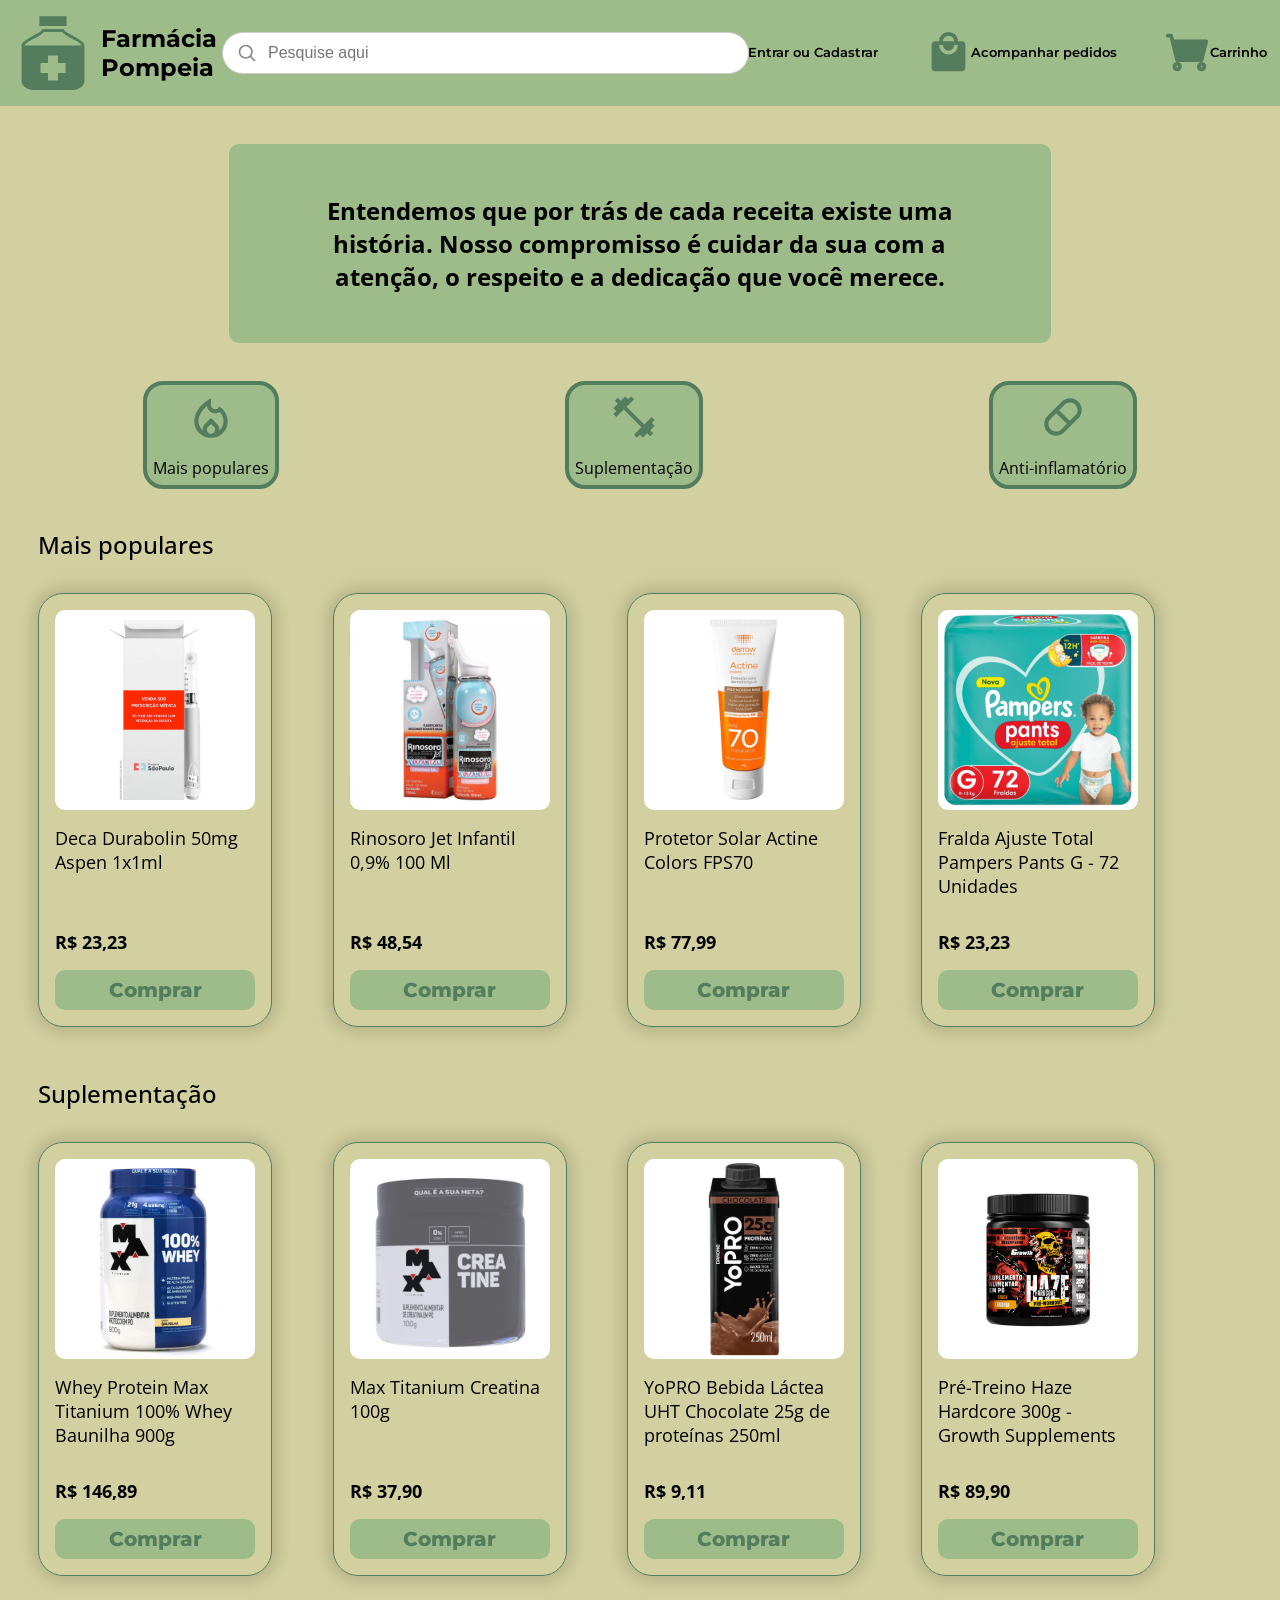
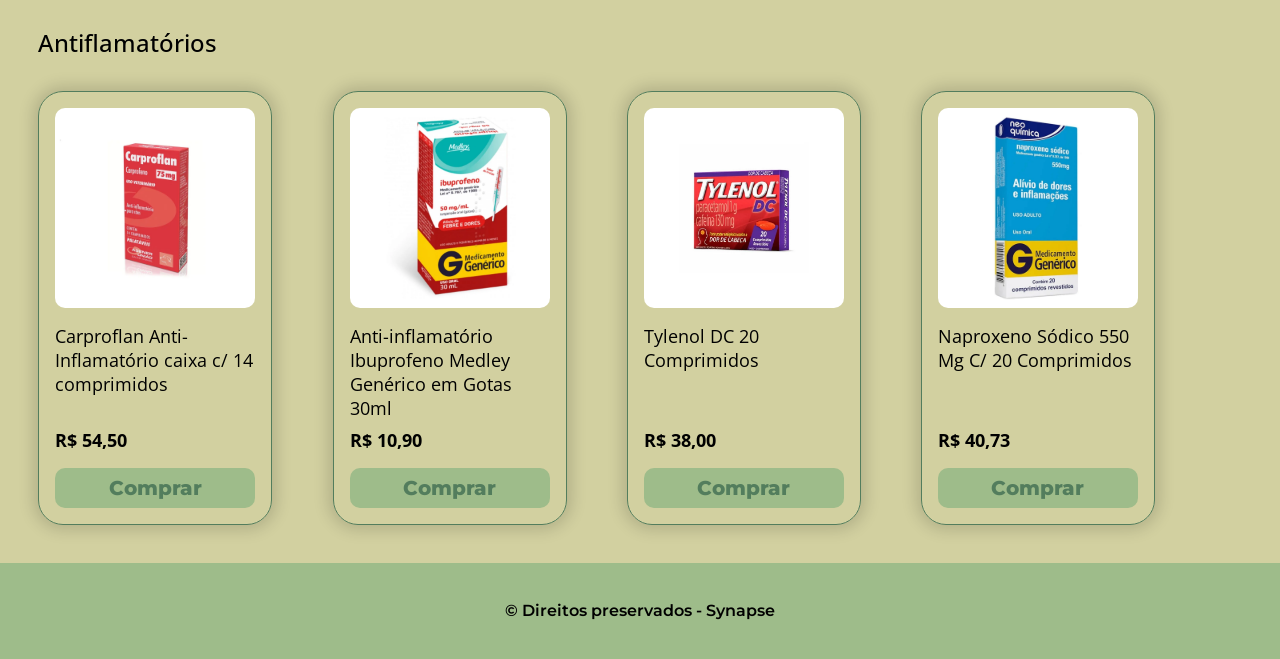
==== commit 1881c296: "Add da frase" ====
--- a/index.html
+++ b/index.html
@@ -56,7 +56,7 @@
             <!-- banner com frase ou promoção -->
             <section class="banner">
                 <div class="banner__div">
-                    <h2>Frases lindas e bonitas ue se referem a magnifica loja de drogas autorizadas pelo maravilhoso governo brasileiro!</h2>
+                    <h2>Entendemos que por trás de cada receita existe uma história. Nosso compromisso é cuidar da sua com a atenção, o respeito e a dedicação que você merece.</h2>
                 </div>
             </section>
             
